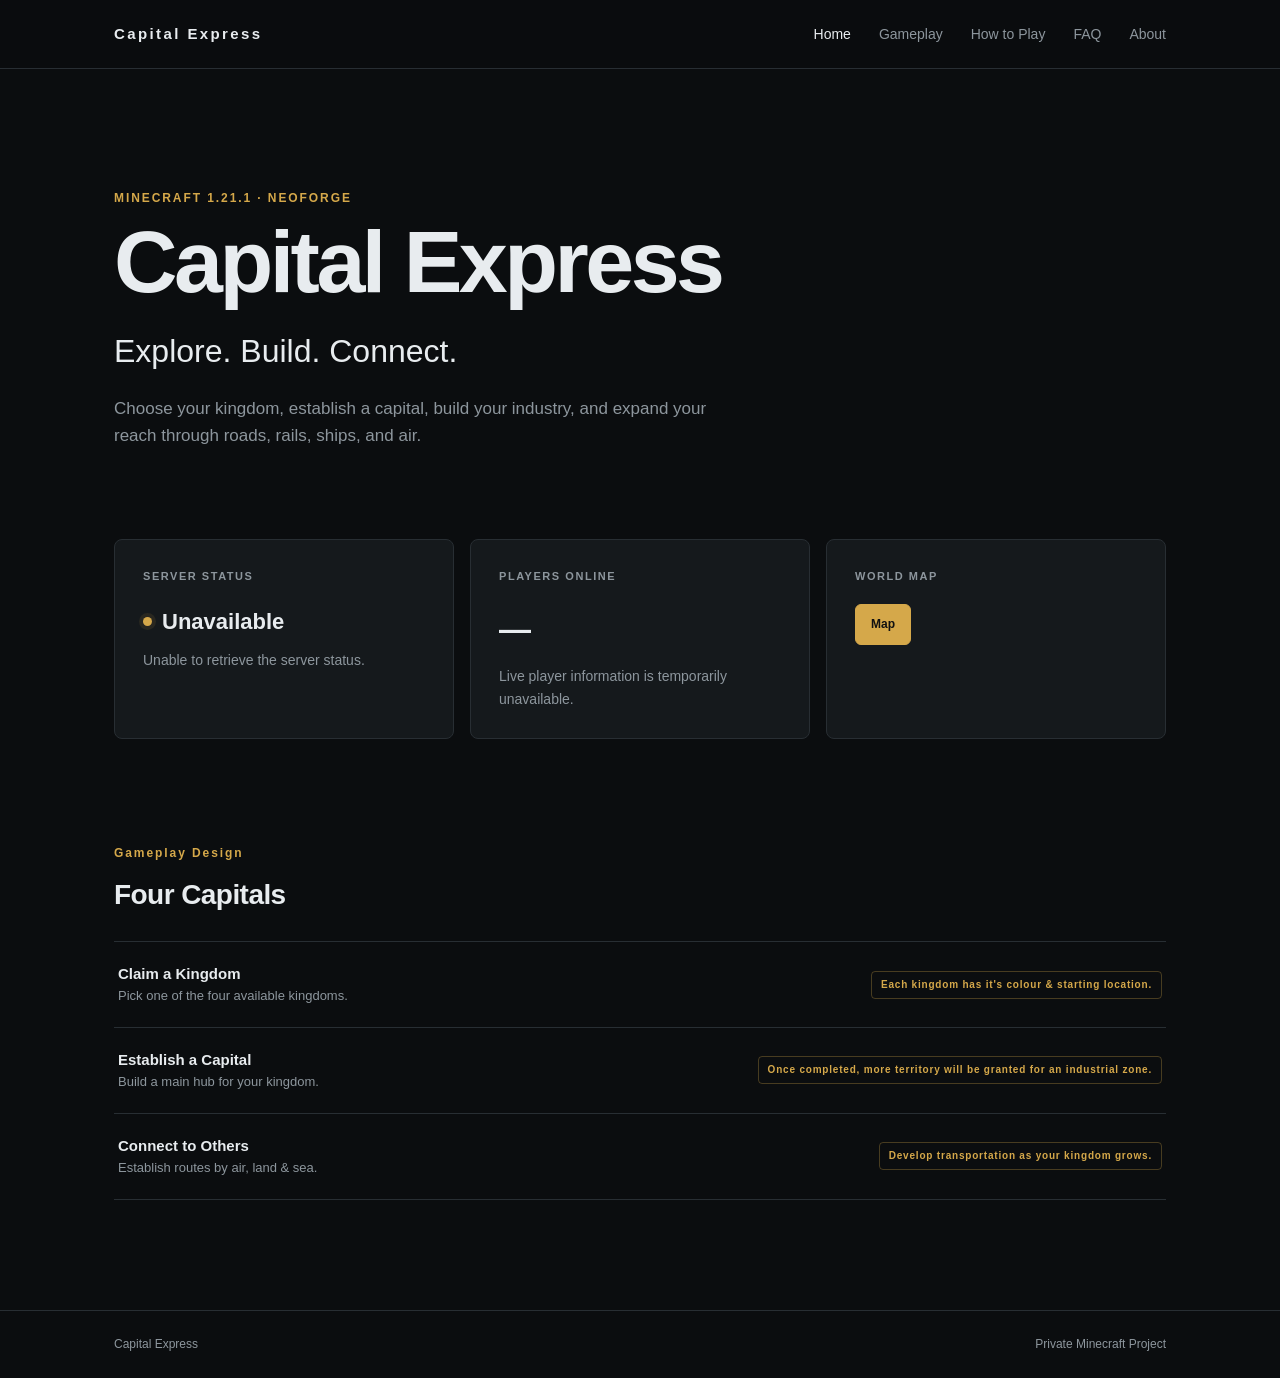
==== index.html @ 17736934 "Add Gameplay link to navigation menu" ====
<!DOCTYPE html>

<html lang="en">
<head>
    <meta charset="UTF-8">
    <meta name="viewport" content="width=device-width, initial-scale=1.0">


<title>Capital Express</title>
<meta name="description" content="Capital Express — A curated Minecraft multiplayer experience.">

<link rel="stylesheet" href="style.css">


</head>

<body>


<header class="navbar">
    <div class="nav-container">

        <a href="index.html" class="logo">
            Capital Express
        </a>

        <nav>
            <a href="index.html" class="active">Home</a>
            <a href="gameplay.html">Gameplay</a>
            <a href="how-to-play.html">How to Play</a>
            <a href="faq.html">FAQ</a>
            <a href="about.html">About</a>
        </nav>

    </div>
</header>


<main>

    <!-- Hero -->
    <section class="hero">

        <div class="hero-content">

            <p class="eyebrow">
                MINECRAFT 1.21.1 · NEOFORGE
            </p>

            <h1>Capital Express</h1>

            <p class="tagline">
                Explore. Build. Connect.
            </p>

            <p class="intro">
                Choose your kingdom, establish a capital, build your industry, and expand your reach through roads, rails, ships, and air.
            </p>

        </div>

    </section>


    <!-- Server Information -->
    <section class="server-section">

        <div class="server-card">

            <span class="card-label">
                SERVER STATUS
            </span>

            <div class="status">
                <span id="status-dot" class="status-dot coming-soon"></span>
                <span id="server-status">Checking...</span>
            </div>

            <p id="server-message">
                Checking server status...
            </p>

        </div>


        <div class="server-card">

            <span class="card-label">
                PLAYERS ONLINE
            </span>

            <div class="big-value" id="player-count">
                —
            </div>

            <p id="player-message">
                Checking live player information...
            </p>

        </div>


        <div class="server-card">

            <span class="card-label">
                WORLD MAP
            </span>

            <div class="big-value">
                
            </div>

        <a 
            href="http://185.83.154.42:8081/" 
            class="setup-button" 
            target="_blank"
            rel="noopener noreferrer" 
            > 
                Map 
        </a>

        </div>

    </section>


    <!-- Development -->
    <section class="development">

        <div class="section-heading">
            <span class="eyebrow">Gameplay Design</span>
            <h2>Four Capitals</h2>
        </div>


        <div class="development-list">

            <div class="development-item">
                <div>
                    <strong>Claim a Kingdom</strong>
                    <span>Pick one of the four available kingdoms.</span>
                </div>

                <span class="badge preparation">
                    Each kingdom has it's colour & starting location.
                </span>
            </div>


            <div class="development-item">
                <div>
                    <strong>Establish a Capital</strong>
                    <span>Build a main hub for your kingdom.</span>
                </div>

                <span class="badge preparation">
                    Once completed, more territory will be granted for an industrial zone.
                </span>
            </div>


            <div class="development-item">
                <div>
                    <strong>Connect to Others</strong>
                    <span>Establish routes by air, land & sea.</span>
                </div>

                <span class="badge preparation">
                    Develop transportation as your kingdom grows.
                </span>
            </div>

        </div>

    </section>

</main>


<footer>

    <div class="footer-container">

        <span>Capital Express</span>

        <span>
            Private Minecraft Project
        </span>

    </div>

</footer>


<script>
    const SERVER_ADDRESS = "185.83.154.42:25599";

    async function updateServerStatus() {
        const statusText = document.getElementById("server-status");
        const statusDot = document.getElementById("status-dot");
        const statusMessage = document.getElementById("server-message");
        const playerCount = document.getElementById("player-count");
        const playerMessage = document.getElementById("player-message");

        try {
            const response = await fetch(
                `https://api.mcstatus.io/v2/status/java/${SERVER_ADDRESS}`
            );

            if (!response.ok) {
                throw new Error("Status API request failed");
            }

            const data = await response.json();

            if (data.online) {
                statusText.textContent = "Online";
                statusDot.className = "status-dot online";

                statusMessage.textContent =
                    "The server is currently online.";

                const online = data.players?.online ?? 0;
                const max = data.players?.max ?? "?";

                playerCount.textContent = `${online} / ${max}`;

                playerMessage.textContent =
                    "Players currently online.";
            } else {
                statusText.textContent = "Offline";
                statusDot.className = "status-dot offline";

                statusMessage.textContent =
                    "The server is currently offline.";

                playerCount.textContent = "0";

                playerMessage.textContent =
                    "No players are currently online.";
            }

        } catch (error) {
            console.error("Could not retrieve Minecraft server status:", error);

            statusText.textContent = "Unavailable";
            statusDot.className = "status-dot coming-soon";

            statusMessage.textContent =
                "Unable to retrieve the server status.";

            playerCount.textContent = "—";

            playerMessage.textContent =
                "Live player information is temporarily unavailable.";
        }
    }

    // Check immediately when the page loads
    updateServerStatus();

    // Refresh every 30 seconds
    setInterval(updateServerStatus, 30000);
</script>


</body>
</html>
---- style.css ----
:root {
    --background: #0b0d0f;
    --background-light: #111417;
    --panel: #15191c;
    --panel-hover: #1a1f23;

    --border: #282e33;

    --text: #e8ecef;
    --text-muted: #8d969d;

    --accent: #d5a84a;
    --accent-dark: #806329;

    --success: #63b879;
    --warning: #d5a84a;

    --max-width: 1100px;
}


/* -------------------------
   Reset
------------------------- */

* {
    box-sizing: border-box;
    margin: 0;
    padding: 0;
}


html {
    scroll-behavior: smooth;
}


body {
    background: var(--background);
    color: var(--text);

    font-family:
        Inter,
        -apple-system,
        BlinkMacSystemFont,
        "Segoe UI",
        sans-serif;

    line-height: 1.6;
}


/* -------------------------
   Navigation
------------------------- */

.navbar {
    position: sticky;
    top: 0;
    z-index: 100;

    background: rgba(11, 13, 15, 0.94);
    border-bottom: 1px solid var(--border);

    backdrop-filter: blur(10px);
}


.nav-container {
    max-width: var(--max-width);
    margin: 0 auto;

    padding: 0 24px;

    min-height: 68px;

    display: flex;
    align-items: center;
    justify-content: space-between;
}


.logo {
    color: var(--text);

    font-size: 15px;
    font-weight: 800;
    letter-spacing: 0.16em;

    text-decoration: none;
}


nav {
    display: flex;
    gap: 28px;
}


nav a {
    color: var(--text-muted);

    font-size: 14px;
    font-weight: 500;

    text-decoration: none;

    transition: color 0.2s ease;
}


nav a:hover,
nav a.active {
    color: var(--text);
}


/* -------------------------
   Hero
------------------------- */

.hero {
    max-width: var(--max-width);
    margin: 0 auto;

    padding: 120px 24px 90px;
}


.hero-content {
    max-width: 720px;
}


.eyebrow {
    color: var(--accent);

    font-size: 12px;
    font-weight: 700;
    letter-spacing: 0.16em;
}


.hero h1 {
    margin-top: 12px;

    font-size: clamp(48px, 8vw, 88px);
    line-height: 0.95;

    letter-spacing: -0.04em;
}


.tagline {
    margin-top: 22px;

    color: var(--text);

    font-size: clamp(22px, 3vw, 32px);
    font-weight: 500;
}


.intro {
    max-width: 620px;

    margin-top: 18px;

    color: var(--text-muted);

    font-size: 17px;
}


/* -------------------------
   Server Cards
------------------------- */

.server-section {
    max-width: var(--max-width);
    margin: 0 auto;

    padding: 0 24px 100px;

    display: grid;
    grid-template-columns: repeat(3, 1fr);

    gap: 16px;
}


.server-card {
    padding: 28px;

    background: var(--panel);

    border: 1px solid var(--border);
    border-radius: 8px;

    transition:
        background 0.2s ease,
        border-color 0.2s ease;
}


.server-card:hover {
    background: var(--panel-hover);
    border-color: #353d43;
}


.card-label {
    display: block;

    color: var(--text-muted);

    font-size: 11px;
    font-weight: 700;

    letter-spacing: 0.14em;
}


.status {
    margin-top: 18px;

    display: flex;
    align-items: center;
    gap: 10px;

    font-size: 22px;
    font-weight: 600;
}


.status-dot {
    width: 9px;
    height: 9px;

    border-radius: 50%;
}


.status-dot.coming-soon {
    background: var(--warning);

    box-shadow:
        0 0 0 4px rgba(213, 168, 74, 0.1);
}


.big-value {
    margin-top: 18px;

    font-size: 32px;
    font-weight: 700;
}


.server-card p {
    margin-top: 10px;

    color: var(--text-muted);

    font-size: 14px;
}


/* -------------------------
   Development
------------------------- */

.development {
    max-width: var(--max-width);
    margin: 0 auto;

    padding: 0 24px 110px;
}


.section-heading {
    margin-bottom: 24px;
}


.section-heading h2 {
    margin-top: 8px;

    font-size: 28px;
    letter-spacing: -0.02em;
}


.development-list {
    border-top: 1px solid var(--border);
}


.development-item {
    padding: 20px 4px;

    border-bottom: 1px solid var(--border);

    display: flex;
    align-items: center;
    justify-content: space-between;
    gap: 20px;
}


.development-item div {
    display: flex;
    flex-direction: column;
}


.development-item strong {
    font-size: 15px;
}


.development-item span {
    color: var(--text-muted);
    font-size: 13px;
}


.badge {
    padding: 5px 9px;

    border: 1px solid var(--border);
    border-radius: 4px;

    font-size: 10px !important;
    font-weight: 700;

    letter-spacing: 0.08em;
}


.badge.testing {
    color: var(--success);
    border-color: rgba(99, 184, 121, 0.3);
}


.badge.preparation {
    color: var(--warning);
    border-color: rgba(213, 168, 74, 0.3);
}


.badge.upcoming {
    color: var(--text-muted);
}


/* -------------------------
   Footer
------------------------- */

footer {
    border-top: 1px solid var(--border);
}


.footer-container {
    max-width: var(--max-width);
    margin: 0 auto;

    padding: 24px;

    display: flex;
    justify-content: space-between;
    gap: 20px;

    color: var(--text-muted);

    font-size: 12px;
}


/* -------------------------
   Mobile
------------------------- */

@media (max-width: 700px) {

    .nav-container {
        min-height: 60px;
    }


    nav {
        gap: 15px;
    }


    nav a {
        font-size: 12px;
    }


    .hero {
        padding-top: 80px;
        padding-bottom: 60px;
    }


    .server-section {
        grid-template-columns: 1fr;

        padding-bottom: 80px;
    }


    .development {
        padding-bottom: 80px;
    }


    .footer-container {
        flex-direction: column;
    }

}

/* -------------------------
   About / Modpack
------------------------- */

.page-header {
    max-width: var(--max-width);
    margin: 0 auto;
    padding: 100px 24px 70px;
}

.page-header-content {
    max-width: 760px;
}

.page-header h1 {
    margin-top: 10px;

    font-size: clamp(48px, 8vw, 76px);
    line-height: 0.95;

    letter-spacing: -0.04em;
}

.page-intro {
    max-width: 650px;
    margin-top: 22px;

    color: var(--text-muted);
    font-size: 17px;
    line-height: 1.6;
}

.version-info {
    display: flex;
    gap: 12px;
    margin-top: 38px;
}

.version-info > div {
    min-width: 150px;

    padding: 18px 20px;

    background: var(--panel);
    border: 1px solid var(--border);
    border-radius: 8px;
}

.version-info strong {
    display: block;
    margin-top: 7px;

    font-size: 18px;
}


/* -------------------------
   Modpack
------------------------- */

.modpack {
    max-width: var(--max-width);
    margin: 0 auto;
    padding: 0 24px 110px;
}

.modpack .section-heading {
    margin-bottom: 10px;
}

.mod-category {
    margin-top: 56px;
}


/* Category header */

.mod-category-header {
    display: flex;
    align-items: center;
    gap: 14px;

    margin-bottom: 18px;
}

.mod-category-icon {
    width: 42px;
    height: 42px;

    display: flex;
    align-items: center;
    justify-content: center;

    background: var(--panel);

    border: 1px solid var(--border);
    border-radius: 8px;

    font-size: 19px;
    flex-shrink: 0;
}

.mod-category-header h3 {
    margin-top: 3px;

    font-size: 21px;
    line-height: 1.2;
    letter-spacing: -0.02em;
}


/* -------------------------
   Mod Cards
------------------------- */

.mod-list {
    display: grid;
    grid-template-columns: repeat(2, minmax(0, 1fr));
    gap: 12px;
}

.mod-item {
    min-height: 125px;

    display: flex;
    flex-direction: column;
    justify-content: center;

    padding: 22px 24px;

    background: var(--panel);

    border: 1px solid var(--border);
    border-radius: 8px;

    transition:
        background 0.2s ease,
        border-color 0.2s ease,
        transform 0.2s ease;
}

.mod-item:hover {
    background: var(--panel-hover);
    border-color: #353d43;

    transform: translateY(-2px);
}

.mod-item h4 {
    font-size: 15px;
    font-weight: 650;
    letter-spacing: -0.01em;
}

.mod-item p {
    max-width: 600px;

    margin-top: 8px;

    color: var(--text-muted);

    font-size: 13px;
    line-height: 1.55;
}


/* -------------------------
   Mobile
------------------------- */

@media (max-width: 700px) {

    .page-header {
        padding-top: 80px;
        padding-bottom: 55px;
    }

    .page-intro {
        font-size: 16px;
    }

    .version-info {
        flex-direction: column;
    }

    .version-info > div {
        width: 100%;
    }

    .modpack {
        padding-bottom: 80px;
    }

    .mod-category {
        margin-top: 46px;
    }

    .mod-list {
        grid-template-columns: 1fr;
    }

    .mod-item {
        min-height: 0;
        padding: 19px 20px;
    }

    .mod-category-icon {
        width: 38px;
        height: 38px;
        font-size: 17px;
    }

    .mod-category-header h3 {
        font-size: 19px;
    }
}

/* -------------------------
   How to Play
------------------------- */

.how-to-play {
    max-width: var(--max-width);
    margin: 0 auto;

    padding: 0 24px 110px;
}


/* -------------------------
   Setup Grid
------------------------- */

.setup-grid {
    display: grid;

    grid-template-columns: repeat(2, minmax(0, 1fr));

    gap: 12px;

    max-width: 900px;
    margin: 0 auto;
}


/* -------------------------
   Setup Cards
------------------------- */

.setup-step {
    min-height: 280px;

    display: flex;
    flex-direction: column;

    padding: 26px;

    background: var(--panel);

    border: 1px solid var(--border);
    border-radius: 8px;

    transition:
        background 0.2s ease,
        border-color 0.2s ease,
        transform 0.2s ease;
}

.setup-step:hover {
    background: var(--panel-hover);
    border-color: #353d43;

    transform: translateY(-2px);
}


/* Step number */

.setup-step-number {
    width: 42px;
    height: 42px;

    display: flex;
    align-items: center;
    justify-content: center;

    margin-bottom: 22px;

    background: var(--background-light);

    border: 1px solid var(--border);
    border-radius: 7px;

    color: var(--accent);

    font-size: 12px;
    font-weight: 700;
    letter-spacing: 0.04em;
}


/* Content */

.setup-step-content h3 {
    margin-top: 5px;

    font-size: 21px;
    line-height: 1.2;

    letter-spacing: -0.02em;
}

.setup-step-content > p {
    margin-top: 10px;

    color: var(--text-muted);

    font-size: 13px;
    line-height: 1.6;
}


/* -------------------------
   Buttons
------------------------- */

.setup-button {
    display: inline-flex;
    align-items: center;
    justify-content: center;

    width: fit-content;

    margin-top: auto;
    padding: 10px 15px;

    background: var(--accent);
    color: #111;

    border: 1px solid var(--accent);
    border-radius: 6px;

    font-size: 12px;
    font-weight: 700;

    text-decoration: none;

    transition:
        background 0.2s ease,
        border-color 0.2s ease,
        transform 0.2s ease;
}

.setup-button:hover {
    background: #e2b85c;
    border-color: #e2b85c;

    transform: translateY(-1px);
}


/* -------------------------
   Server Address
------------------------- */

.server-address {
    display: flex;
    align-items: center;
    justify-content: space-between;

    gap: 15px;

    margin-top: auto;
    padding: 14px 16px;

    background: var(--background-light);

    border: 1px solid var(--border);
    border-radius: 7px;
}

.server-address span {
    color: var(--text-muted);

    font-size: 9px;
    font-weight: 700;
    letter-spacing: 0.08em;
}

.server-address strong {
    font-family: monospace;

    color: var(--text);

    font-size: 13px;
}


/* -------------------------
   Notes
------------------------- */

.setup-note {
    margin-top: 12px !important;

    font-size: 11px !important;
}


/* -------------------------
   Practical Settings
------------------------- */

.settings-list {
    display: grid;

    gap: 8px;

    margin-top: 18px;
}

.setting {
    display: flex;
    align-items: center;
    justify-content: space-between;

    gap: 15px;

    padding: 10px 12px;

    background: var(--background-light);

    border: 1px solid var(--border);
    border-radius: 6px;
}

.setting span {
    color: var(--text-muted);

    font-size: 11px;
}

.setting strong {
    font-size: 11px;
    font-weight: 650;

    text-align: right;
}


/* -------------------------
   Mobile
------------------------- */

@media (max-width: 700px) {

    .how-to-play {
        padding-bottom: 80px;
    }

    .setup-grid {
        grid-template-columns: 1fr;

        max-width: 100%;
    }

    .setup-step {
        min-height: 0;

        padding: 22px;
    }

    .setup-step-number {
        margin-bottom: 18px;
    }

    .setup-step-content h3 {
        font-size: 20px;
    }

    .server-address {
        align-items: flex-start;
        flex-direction: column;

        gap: 6px;
    }

    .server-address strong {
        word-break: break-all;
    }

}

/* -------------------------
FAQ
------------------------- */

.faq {
    max-width: 820px;
    margin: 0 auto;
    padding: 0 24px 110px;
}

.faq-list {
    display: grid;
    gap: 10px;
}

.faq-item {
    background: var(--panel);

    border: 1px solid var(--border);
    border-radius: 8px;

    overflow: hidden;

    transition:
        background 0.2s ease,
        border-color 0.2s ease;
}



}

.faq-item:hover {
background: var(--panel-hover);
border-color: #353d43;
}

/* Question */

.faq-question {
display: flex;
align-items: center;
justify-content: space-between;


gap: 24px;

padding: 22px 24px;

cursor: pointer;

list-style: none;

font-size: 15px;
font-weight: 600;

transition: color 0.2s ease;


}

.faq-question::-webkit-details-marker {
display: none;
}

.faq-question::after {
content: "+";


width: 28px;
height: 28px;

display: flex;
align-items: center;
justify-content: center;

flex-shrink: 0;

background: var(--background-light);

border: 1px solid var(--border);
border-radius: 6px;

color: var(--accent);

font-size: 18px;
font-weight: 400;

transition:
    transform 0.2s ease,
    background 0.2s ease;


}

.faq-question:hover {
color: var(--accent);
}

.faq-item[open] .faq-question::after {
transform: rotate(45deg);
background: var(--panel);
}

/* Answer */

.faq-answer {
max-width: 720px;


margin: -2px 24px 0;

padding: 0 0 24px;

color: var(--text-muted);

font-size: 14px;
line-height: 1.7;
```

}

.faq-answer p {
padding-top: 2px;
}

.faq-answer a {
color: var(--accent);

```
text-decoration: none;
```

}

.faq-answer a:hover {
text-decoration: underline;
}

/* -------------------------
FAQ Mobile
------------------------- */

@media (max-width: 700px) {

```
.faq {
    padding: 0 20px 80px;
}

.faq-list {
    gap: 8px;
}

.faq-question {
    padding: 19px 18px;

    font-size: 14px;
}

.faq-question::after {
    width: 26px;
    height: 26px;
}

.faq-answer {
    margin: -2px 18px 0;

    padding-bottom: 20px;

    font-size: 13px;
}
```

}

.status-dot.online {
    background: #4ade80;
}

.status-dot.offline {
    background: #f87171;
}
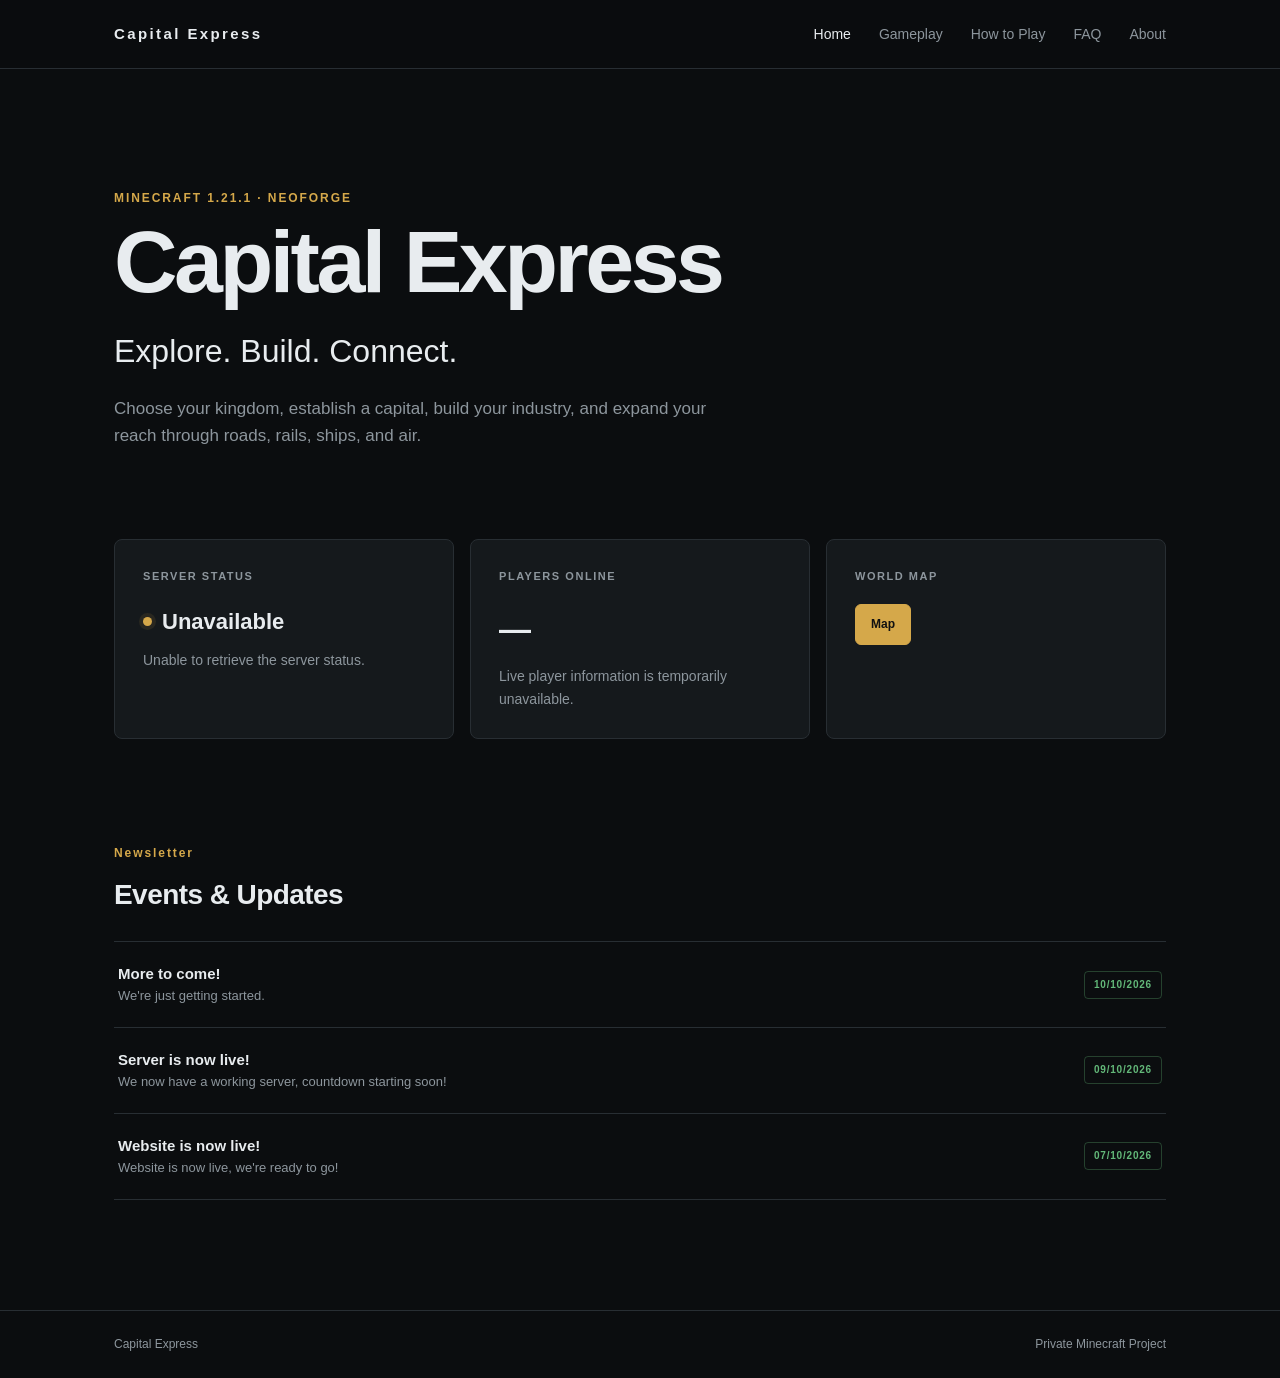
==== commit 32255f08: "Change development section to newsletter updates Updated the development section to reflect newslett" ====
--- a/index.html
+++ b/index.html
@@ -9,6 +9,7 @@
 <title>Capital Express</title>
 <meta name="description" content="Capital Express — A curated Minecraft multiplayer experience.">
 
+<link rel="icon" href="./favicon.ico" type="image/x-icon">
 <link rel="stylesheet" href="style.css">
 
 
@@ -124,12 +125,12 @@
     </section>
 
 
-    <!-- Development -->
+    <!-- Newsletter -->
     <section class="development">
 
         <div class="section-heading">
-            <span class="eyebrow">Gameplay Design</span>
-            <h2>Four Capitals</h2>
+            <span class="eyebrow">Newsletter</span>
+            <h2>Events & Updates</h2>
         </div>
 
 
@@ -137,36 +138,36 @@
 
             <div class="development-item">
                 <div>
-                    <strong>Claim a Kingdom</strong>
-                    <span>Pick one of the four available kingdoms.</span>
+                    <strong>More to come!</strong>
+                    <span>We're just getting started.</span>
                 </div>
 
-                <span class="badge preparation">
-                    Each kingdom has it's colour & starting location.
+                <span class="badge testing">
+                    10/10/2026
                 </span>
             </div>
 
 
             <div class="development-item">
                 <div>
-                    <strong>Establish a Capital</strong>
-                    <span>Build a main hub for your kingdom.</span>
+                    <strong>Server is now live!</strong>
+                    <span>We now have a working server, countdown starting soon!</span>
                 </div>
 
-                <span class="badge preparation">
-                    Once completed, more territory will be granted for an industrial zone.
+                <span class="badge testing">
+                    09/10/2026
                 </span>
             </div>
 
 
             <div class="development-item">
                 <div>
-                    <strong>Connect to Others</strong>
-                    <span>Establish routes by air, land & sea.</span>
+                    <strong>Website is now live!</strong>
+                    <span>Website is now live, we're ready to go!</span>
                 </div>
 
-                <span class="badge preparation">
-                    Develop transportation as your kingdom grows.
+                <span class="badge testing">
+                    07/10/2026
                 </span>
             </div>
 
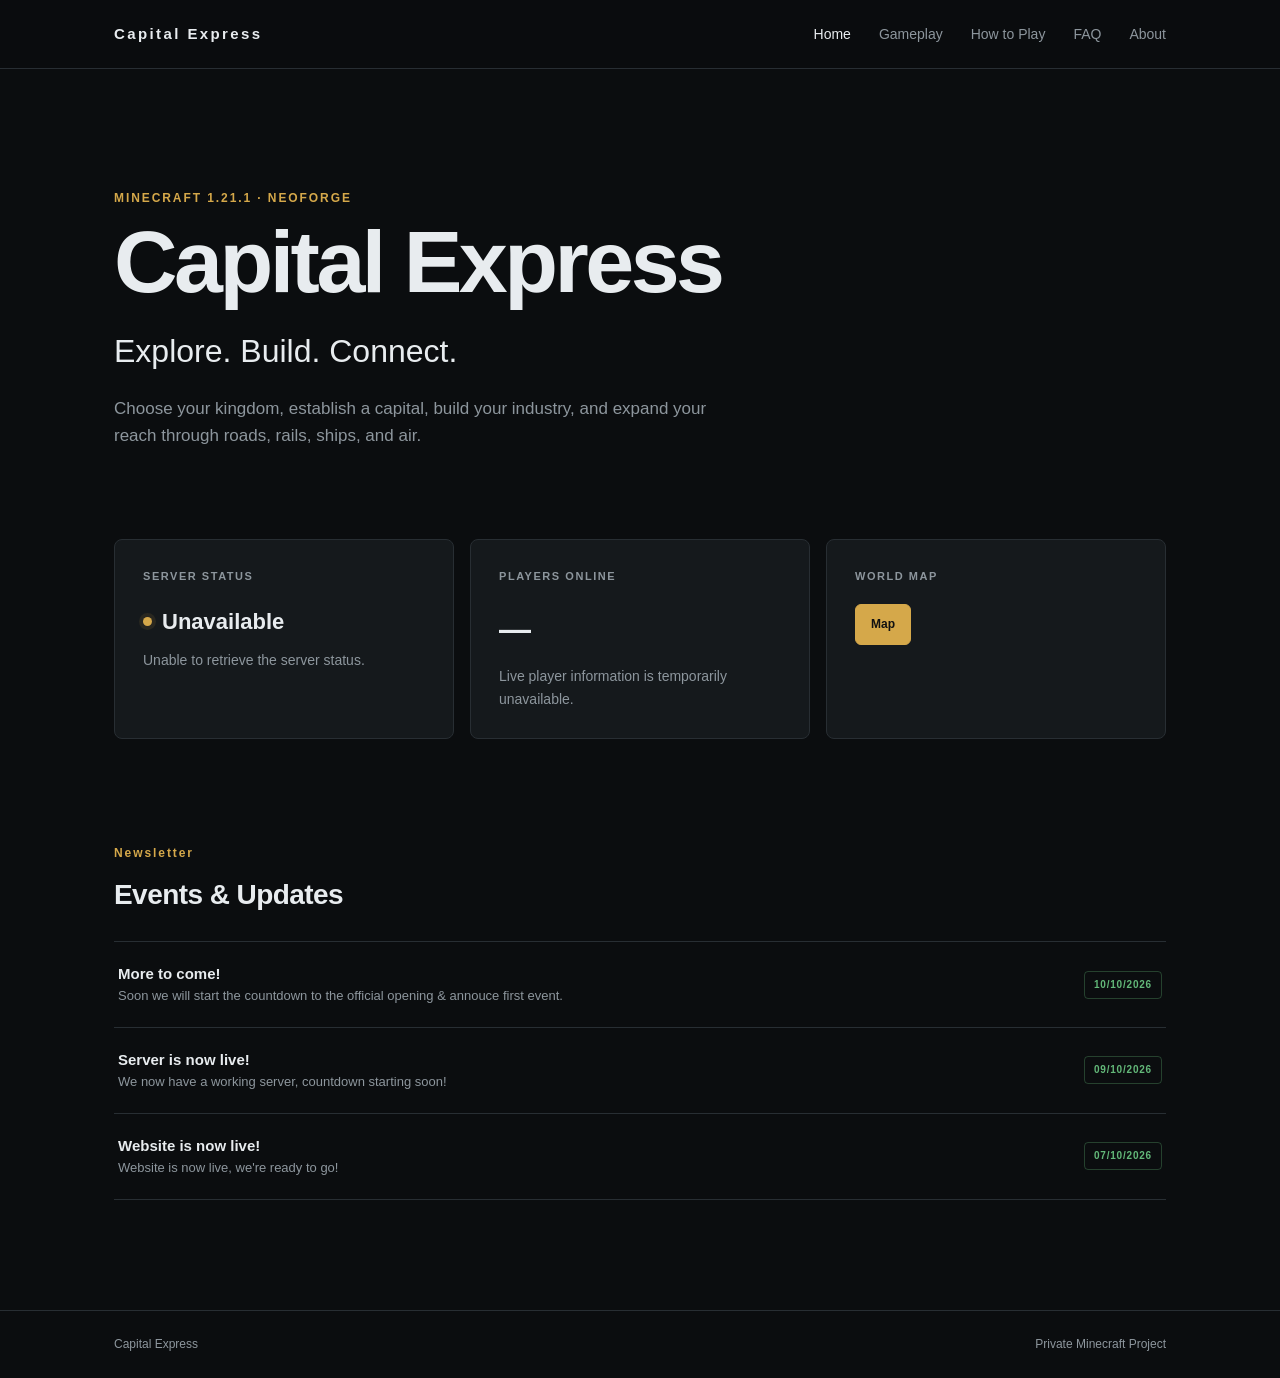
==== commit 284cba4e: "Revise announcement text in development section Updated text to announce upcoming countdown and firs" ====
--- a/index.html
+++ b/index.html
@@ -139,7 +139,7 @@
             <div class="development-item">
                 <div>
                     <strong>More to come!</strong>
-                    <span>We're just getting started.</span>
+                    <span>Soon we will start the countdown to the official opening & annouce first event.</span>
                 </div>
 
                 <span class="badge testing">
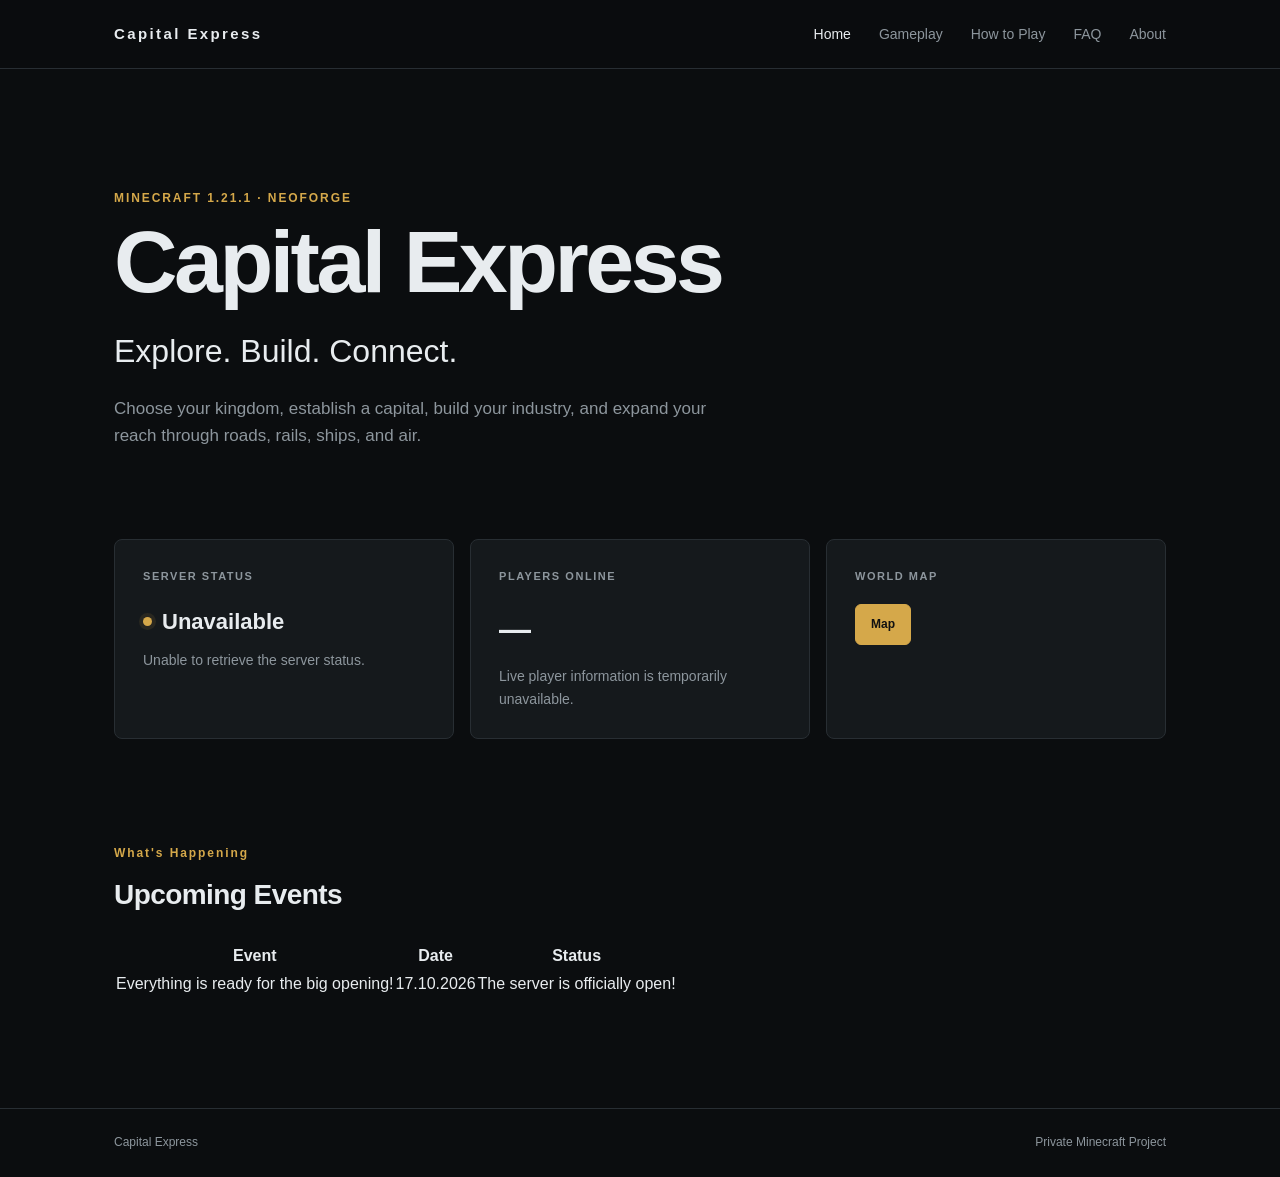
==== commit 7d075511: "Replace newsletter section with events table" ====
--- a/index.html
+++ b/index.html
@@ -9,7 +9,6 @@
 <title>Capital Express</title>
 <meta name="description" content="Capital Express — A curated Minecraft multiplayer experience.">
 
-<link rel="icon" href="./favicon.ico" type="image/x-icon">
 <link rel="stylesheet" href="style.css">
 
 
@@ -125,55 +124,37 @@
     </section>
 
 
-    <!-- Newsletter -->
-    <section class="development">
-
-        <div class="section-heading">
-            <span class="eyebrow">Newsletter</span>
-            <h2>Events & Updates</h2>
-        </div>
-
-
-        <div class="development-list">
-
-            <div class="development-item">
-                <div>
-                    <strong>More to come!</strong>
-                    <span>Soon we will start the countdown to the official opening & annouce first event.</span>
-                </div>
-
-                <span class="badge testing">
-                    10/10/2026
-                </span>
-            </div>
-
-
-            <div class="development-item">
-                <div>
-                    <strong>Server is now live!</strong>
-                    <span>We now have a working server, countdown starting soon!</span>
-                </div>
-
-                <span class="badge testing">
-                    09/10/2026
-                </span>
-            </div>
-
-
-            <div class="development-item">
-                <div>
-                    <strong>Website is now live!</strong>
-                    <span>Website is now live, we're ready to go!</span>
-                </div>
-
-                <span class="badge testing">
-                    07/10/2026
-                </span>
-            </div>
-
-        </div>
-
-    </section>
+<!-- Events table -->
+<section class="development">
+
+    <div class="section-heading">
+        <span class="eyebrow">What's Happening</span>
+        <h2>Upcoming Events</h2>
+    </div>
+
+    <div class="events-table-wrap">
+        <table class="events-table">
+
+            <thead>
+                <tr>
+                    <th scope="col">Event</th>
+                    <th scope="col">Date</th>
+                    <th scope="col">Status</th>
+                </tr>
+            </thead>
+
+            <tbody id="events-list">
+                <tr>
+                    <td colspan="3" class="empty-events">
+                        Loading events...
+                    </td>
+                </tr>
+            </tbody>
+
+        </table>
+    </div>
+
+</section>
 
 </main>
 
@@ -256,7 +237,7 @@
                 "Live player information is temporarily unavailable.";
         }
     }
-
+    
     // Check immediately when the page loads
     updateServerStatus();
 
@@ -264,6 +245,7 @@
     setInterval(updateServerStatus, 30000);
 </script>
 
+<script src="events.js" defer></script>
 
 </body>
 </html>
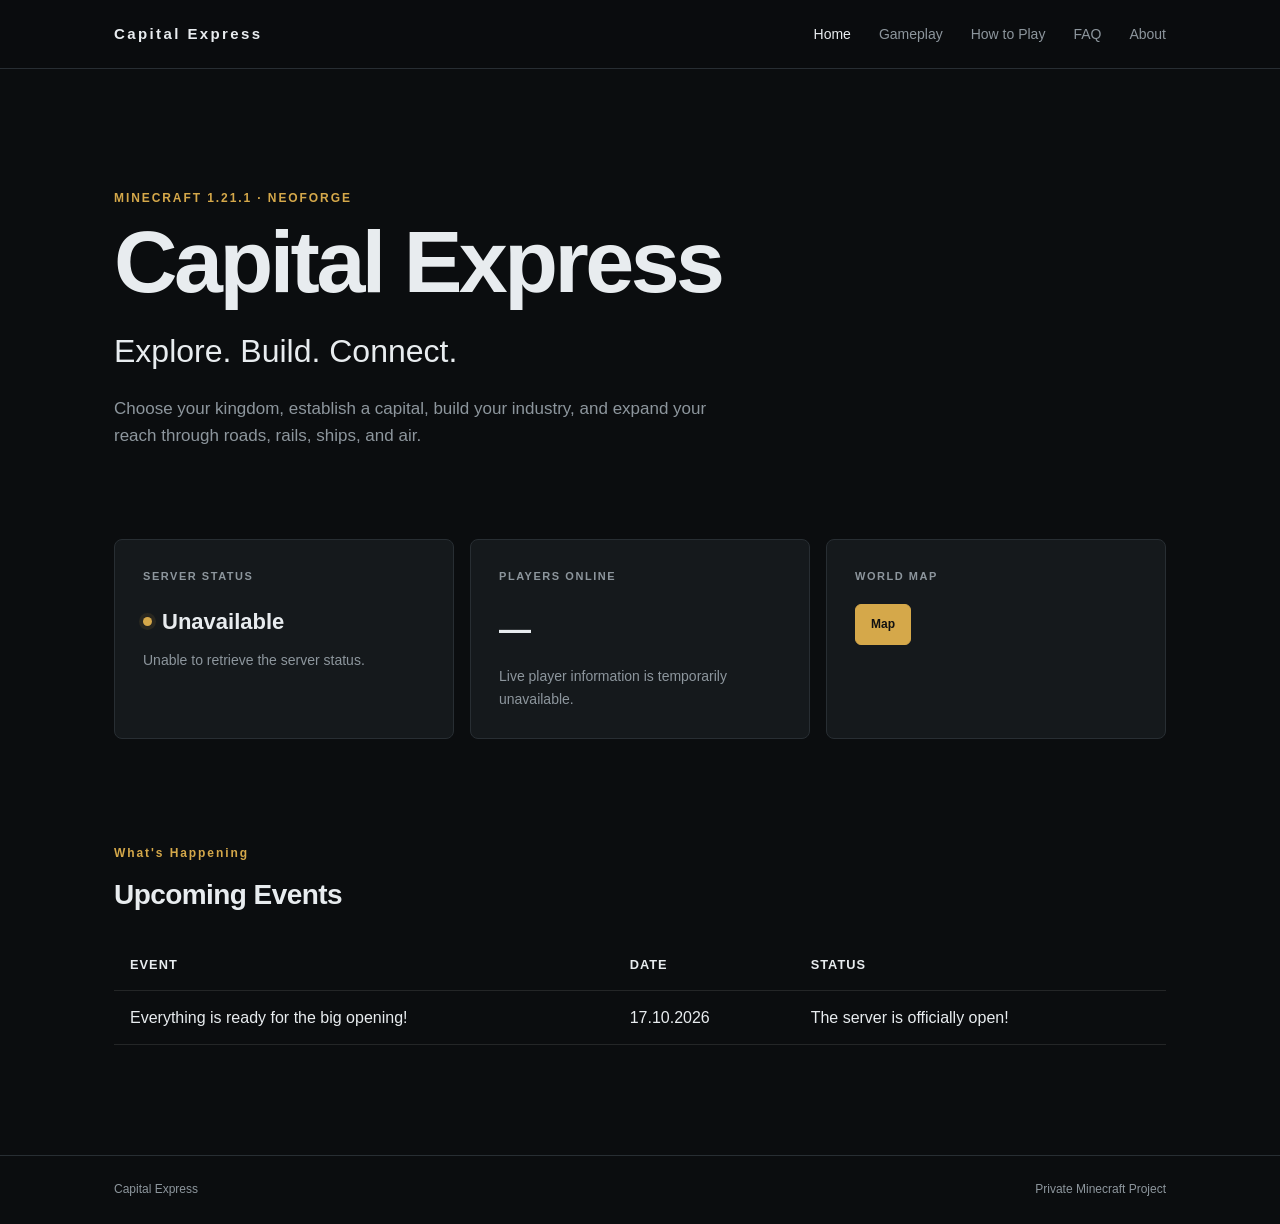
==== commit 1a2e74be: "Add CSS styles for events table Added styles for events table and empty events message." ====
--- a/index.html
+++ b/index.html
@@ -4,6 +4,36 @@
 <head>
     <meta charset="UTF-8">
     <meta name="viewport" content="width=device-width, initial-scale=1.0">
+    <style>
+                .events-table-wrap {
+            overflow-x: auto;
+            width: 100%;
+        }
+
+        .events-table {
+            width: 100%;
+            border-collapse: collapse;
+            text-align: left;
+        }
+
+        .events-table th,
+        .events-table td {
+            padding: 14px 16px;
+            border-bottom: 1px solid rgba(255, 255, 255, 0.1);
+        }
+
+        .events-table th {
+            font-size: 0.8rem;
+            text-transform: uppercase;
+            letter-spacing: 0.08em;
+        }
+
+        .empty-events {
+            text-align: center;
+            opacity: 0.75;
+            padding: 28px 16px !important;
+        }
+    </style>
 
 
 <title>Capital Express</title>
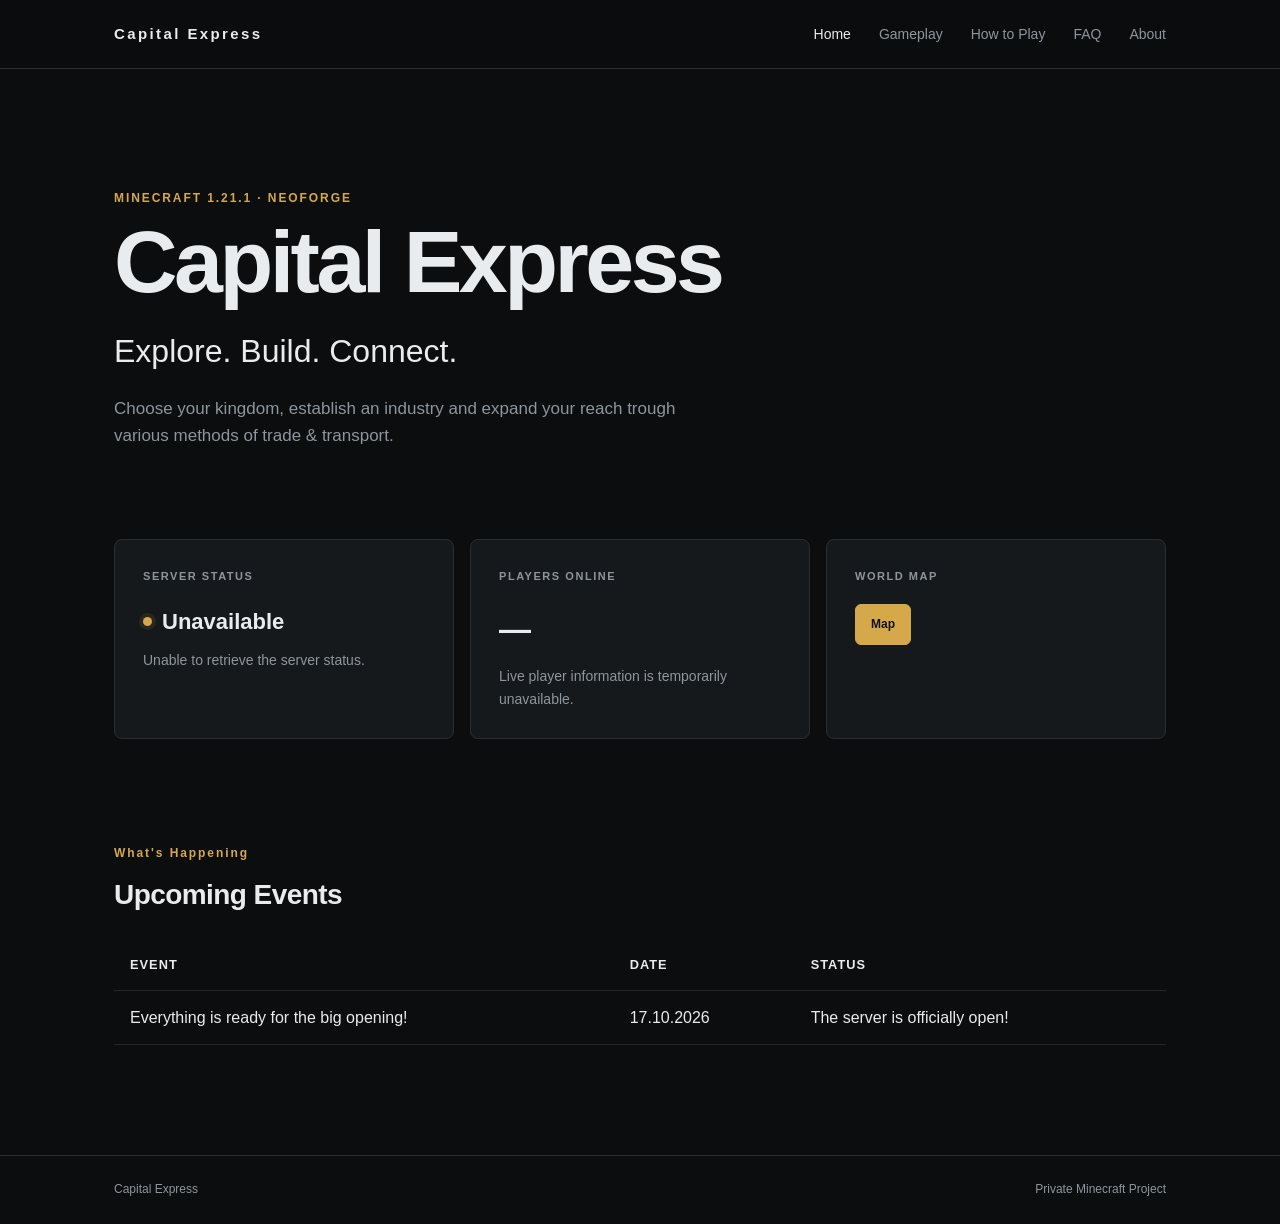
==== commit 204233fd: "Revise intro paragraph for clarity Updated the introductory text to clarify methods of trade and tra" ====
--- a/index.html
+++ b/index.html
@@ -84,7 +84,7 @@
             </p>
 
             <p class="intro">
-                Choose your kingdom, establish a capital, build your industry, and expand your reach through roads, rails, ships, and air.
+                Choose your kingdom, establish an industry and expand your reach trough various methods of trade & transport.
             </p>
 
         </div>
--- a/style.css
+++ b/style.css
@@ -746,6 +746,58 @@
     line-height: 1.6;
 }
 
+/* -------------------------
+   Setup Instructions
+------------------------- */
+
+.setup-instructions {
+    display: grid;
+    gap: 9px;
+    margin-top: 16px;
+}
+
+.setup-instruction {
+    display: flex;
+    align-items: flex-start;
+    gap: 11px;
+
+    padding: 11px 12px;
+
+    background: var(--background-light);
+    border: 1px solid var(--border);
+    border-radius: 6px;
+}
+
+.setup-instruction > span {
+    display: flex;
+    align-items: center;
+    justify-content: center;
+    flex-shrink: 0;
+
+    width: 25px;
+    height: 25px;
+
+    background: rgba(213, 168, 74, 0.10);
+    border: 1px solid rgba(213, 168, 74, 0.25);
+    border-radius: 5px;
+
+    color: var(--accent);
+    font-size: 10px;
+    font-weight: 700;
+}
+
+.setup-instruction p {
+    margin: 2px 0 0;
+
+    color: var(--text-muted);
+    font-size: 12px;
+    line-height: 1.6;
+}
+
+.setup-instruction strong {
+    color: var(--text);
+    font-weight: 600;
+}
 
 /* -------------------------
    Buttons
